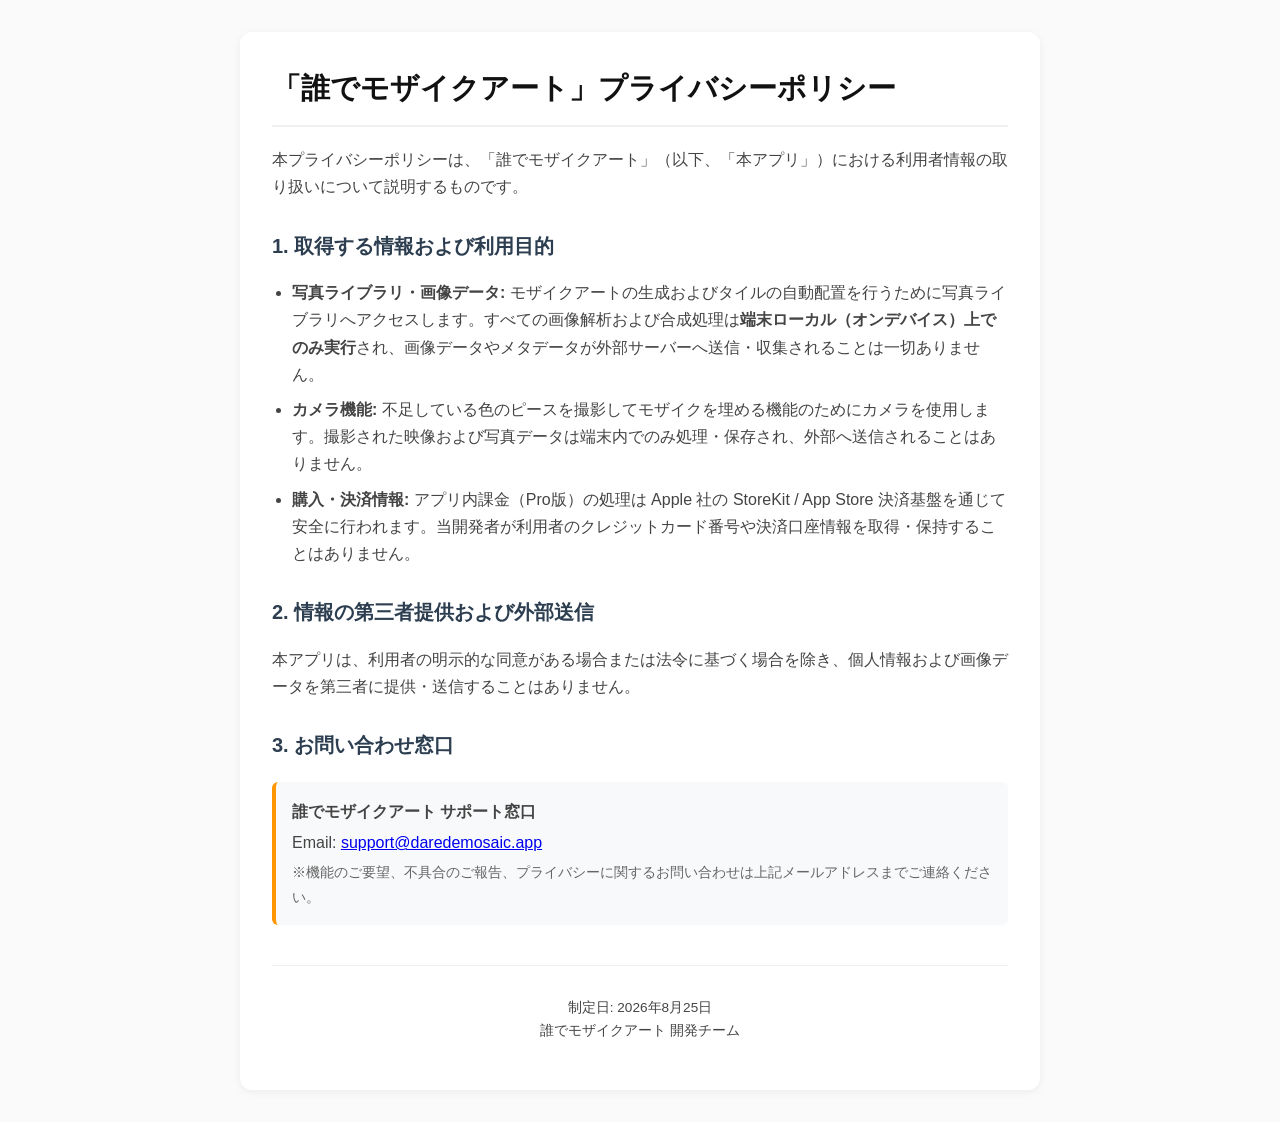
==== docs/index.html @ af5ba9ab "Add docs/index.html for GitHub Pages root resolution" ====
<!DOCTYPE html>
<html lang="ja">
<head>
    <meta charset="UTF-8">
    <meta name="viewport" content="width=device-width, initial-scale=1.0">
    <title>プライバシーポリシー - 誰でモザイクアート</title>
    <style>
        body { font-family: -apple-system, BlinkMacSystemFont, "Segoe UI", Roboto, Helvetica, Arial, sans-serif; line-height: 1.7; color: #222; max-width: 800px; margin: 0 auto; padding: 32px 20px; background-color: #fafafa; }
        .container { background: #ffffff; border-radius: 12px; padding: 32px; box-shadow: 0 2px 8px rgba(0,0,0,0.06); }
        h1 { color: #111; font-size: 1.8em; border-bottom: 2px solid #f0f0f0; padding-bottom: 12px; margin-top: 0; }
        h2 { color: #2c3e50; font-size: 1.25em; margin-top: 28px; }
        p { margin-bottom: 16px; color: #444; }
        ul { margin-bottom: 16px; padding-left: 20px; }
        li { margin-bottom: 8px; color: #444; }
        .contact-box { background: #f8f9fa; border-left: 4px solid #ff9500; padding: 16px; border-radius: 6px; margin-top: 20px; }
        .footer { margin-top: 40px; font-size: 0.85em; color: #888; border-top: 1px solid #eee; padding-top: 16px; text-align: center; }
    </style>
</head>
<body>
    <div class="container">
        <h1>「誰でモザイクアート」プライバシーポリシー</h1>
        <p>本プライバシーポリシーは、「誰でモザイクアート」（以下、「本アプリ」）における利用者情報の取り扱いについて説明するものです。</p>

        <h2>1. 取得する情報および利用目的</h2>
        <ul>
            <li><strong>写真ライブラリ・画像データ:</strong> モザイクアートの生成およびタイルの自動配置を行うために写真ライブラリへアクセスします。すべての画像解析および合成処理は<strong>端末ローカル（オンデバイス）上でのみ実行</strong>され、画像データやメタデータが外部サーバーへ送信・収集されることは一切ありません。</li>
            <li><strong>カメラ機能:</strong> 不足している色のピースを撮影してモザイクを埋める機能のためにカメラを使用します。撮影された映像および写真データは端末内でのみ処理・保存され、外部へ送信されることはありません。</li>
            <li><strong>購入・決済情報:</strong> アプリ内課金（Pro版）の処理は Apple 社の StoreKit / App Store 決済基盤を通じて安全に行われます。当開発者が利用者のクレジットカード番号や決済口座情報を取得・保持することはありません。</li>
        </ul>

        <h2>2. 情報の第三者提供および外部送信</h2>
        <p>本アプリは、利用者の明示的な同意がある場合または法令に基づく場合を除き、個人情報および画像データを第三者に提供・送信することはありません。</p>

        <h2>3. お問い合わせ窓口</h2>
        <div class="contact-box">
            <p style="margin: 0; font-weight: bold;">誰でモザイクアート サポート窓口</p>
            <p style="margin: 4px 0 0 0;">Email: <a href="mailto:support@daredemosaic.app">support@daredemosaic.app</a></p>
            <p style="margin: 4px 0 0 0; font-size: 0.9em; color: #666;">※機能のご要望、不具合のご報告、プライバシーに関するお問い合わせは上記メールアドレスまでご連絡ください。</p>
        </div>

        <div class="footer">
            <p>制定日: 2026年8月25日<br>誰でモザイクアート 開発チーム</p>
        </div>
    </div>
</body>
</html>
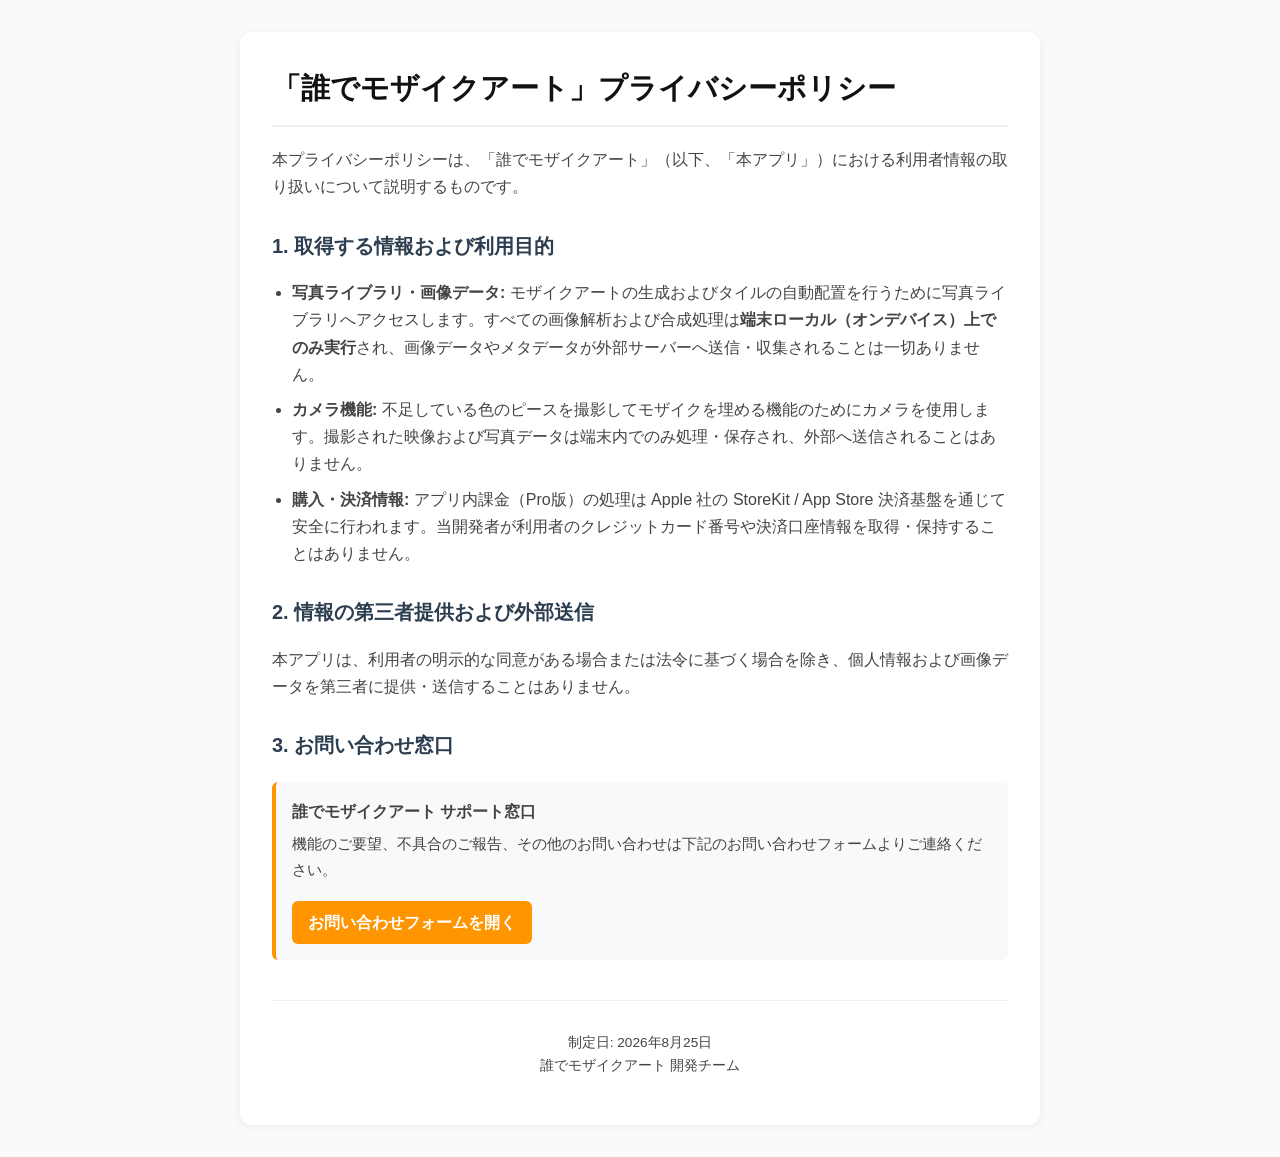
==== commit ad54810f: "Update support contact URL to Google Forms" ====
--- a/docs/index.html
+++ b/docs/index.html
@@ -13,6 +13,8 @@
         ul { margin-bottom: 16px; padding-left: 20px; }
         li { margin-bottom: 8px; color: #444; }
         .contact-box { background: #f8f9fa; border-left: 4px solid #ff9500; padding: 16px; border-radius: 6px; margin-top: 20px; }
+        .btn-link { display: inline-block; margin-top: 8px; padding: 8px 16px; background-color: #ff9500; color: #ffffff; text-decoration: none; border-radius: 6px; font-weight: bold; }
+        .btn-link:hover { background-color: #e08500; }
         .footer { margin-top: 40px; font-size: 0.85em; color: #888; border-top: 1px solid #eee; padding-top: 16px; text-align: center; }
     </style>
 </head>
@@ -34,8 +36,10 @@
         <h2>3. お問い合わせ窓口</h2>
         <div class="contact-box">
             <p style="margin: 0; font-weight: bold;">誰でモザイクアート サポート窓口</p>
-            <p style="margin: 4px 0 0 0;">Email: <a href="mailto:support@daredemosaic.app">support@daredemosaic.app</a></p>
-            <p style="margin: 4px 0 0 0; font-size: 0.9em; color: #666;">※機能のご要望、不具合のご報告、プライバシーに関するお問い合わせは上記メールアドレスまでご連絡ください。</p>
+            <p style="margin: 6px 0 0 0; font-size: 0.95em; color: #444;">機能のご要望、不具合のご報告、その他のお問い合わせは下記のお問い合わせフォームよりご連絡ください。</p>
+            <p style="margin: 10px 0 0 0;">
+                <a href="https://docs.google.com/forms/d/e/1FAIpQLSdlxMpCz5wvirp-X8LBdrJuT58UtP3eO8mkJsfrzm396mSUEQ/viewform?pli=1" class="btn-link" target="_blank" rel="noopener noreferrer">お問い合わせフォームを開く</a>
+            </p>
         </div>
 
         <div class="footer">
